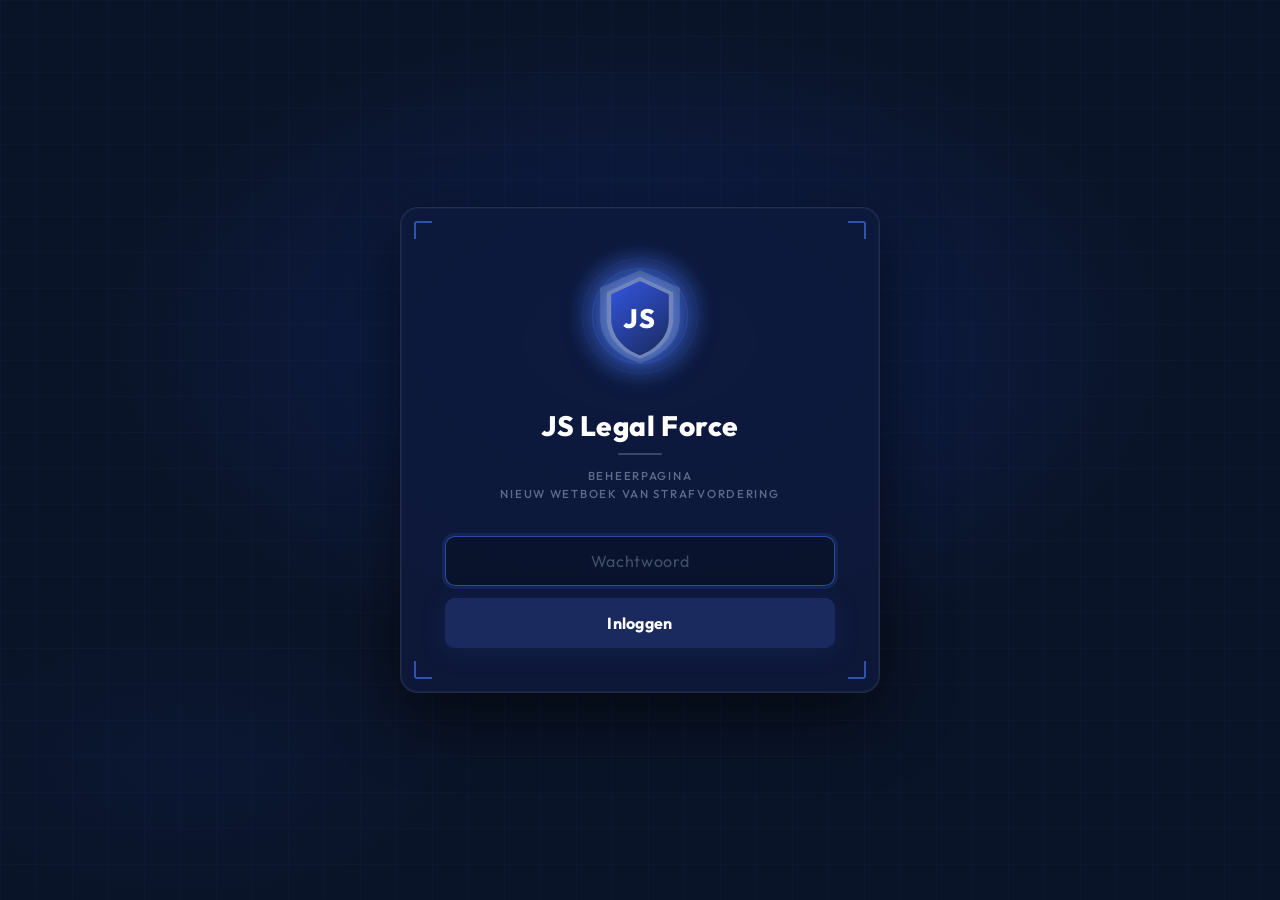
==== beheer.html @ ddf8df17 "Fix: beheer werkt weer + bullets functionaliteit correct (geen syntax fout)" ====
<!DOCTYPE html>
<html lang="nl">
<head>
<meta charset="UTF-8">
<meta name="viewport" content="width=device-width, initial-scale=1.0">
<title>Beheerpagina – JS Legal Force</title>
<link rel="preconnect" href="https://fonts.googleapis.com">
<link href="https://fonts.googleapis.com/css2?family=Outfit:wght@400;500;600;700;800&display=swap" rel="stylesheet">
<style>

/* ══════════════════════════════════
   DESIGN TOKENS — exact van GitHub
══════════════════════════════════ */
:root {
  /* Kleuren */
  --blauw:        rgb(26, 42, 94);
  --blauw-mid:    rgb(36, 53, 128);
  --blauw-licht:  rgb(45, 64, 153);
  --zilver:       rgb(138, 154, 181);
  --achtergrond:  rgb(242, 244, 248);
  --grijs-mid:    rgb(221, 226, 239);
  --wit:          #ffffff;
  --tekst:        rgb(26, 42, 94);
  --tekst-mid:    rgb(74, 85, 120);
  --groen:        rgb(26, 122, 74);
  --groen-licht:  rgb(230, 244, 237);
  --rood:         rgb(181, 42, 42);
  --rood-licht:   rgb(250, 234, 234);
  --oranje:       rgb(230, 150, 10);
  --shadow:       0 4px 24px rgba(26,42,94,0.10);
  --radius:       12px;

  /* Login donker thema */
  --d-bg:         #0a1428;
  --d-card:       rgba(14, 26, 60, 0.88);
  --d-border:     rgba(255,255,255,0.09);
  --d-bracket:    rgba(74,123,255,0.6);
  --d-wit:        #ffffff;
  --d-muted:      rgba(138,154,181,0.65);
}

*, *::before, *::after { box-sizing: border-box; margin: 0; padding: 0; }
html { font-size: 16px; scroll-behavior: smooth; }

body {
  font-family: 'Outfit', sans-serif;
  background: var(--achtergrond);
  color: var(--tekst);
  min-height: 100vh;
}

/* ══════════════════════════════════
   LOGIN SCHERM
══════════════════════════════════ */
#login {
  min-height: 100vh;
  display: flex;
  align-items: center;
  justify-content: center;
  padding: 24px;
  background-color: var(--d-bg);
  background-image:
    linear-gradient(rgba(74,123,255,0.04) 1px, transparent 1px),
    linear-gradient(90deg, rgba(74,123,255,0.04) 1px, transparent 1px);
  background-size: 36px 36px;
  position: relative;
}
#login::before {
  content: '';
  position: absolute; inset: 0; pointer-events: none;
  background:
    radial-gradient(ellipse 65% 55% at 50% 38%, rgba(26,63,200,0.25) 0%, transparent 65%),
    radial-gradient(ellipse 40% 30% at 15% 85%, rgba(20,40,140,0.10) 0%, transparent 55%);
}

/* Glasmorphism kaart */
.login-kaart {
  position: relative; z-index: 1;
  background: var(--d-card);
  border: 1px solid var(--d-border);
  border-radius: 18px;
  padding: 48px 44px 44px;
  width: 100%; max-width: 480px;
  text-align: center;
  backdrop-filter: blur(24px);
  box-shadow: 0 0 0 1px rgba(255,255,255,0.04) inset, 0 24px 64px rgba(0,0,0,0.55);
}

/* Corner brackets */
.login-kaart::before, .login-kaart::after,
.login-kaart .hoek-ro, .login-kaart .hoek-lo {
  content: '';
  position: absolute;
  width: 18px; height: 18px;
  border-color: var(--d-bracket);
  border-style: solid;
}
.login-kaart::before { top: 13px; left: 13px;  border-width: 2px 0 0 2px; border-radius: 3px 0 0 0; }
.login-kaart::after  { top: 13px; right: 13px; border-width: 2px 2px 0 0; border-radius: 0 3px 0 0; }
.login-kaart .hoek-ro { bottom: 13px; right: 13px; border-width: 0 2px 2px 0; border-radius: 0 0 3px 0; }
.login-kaart .hoek-lo { bottom: 13px; left: 13px;  border-width: 0 0 2px 2px; border-radius: 0 0 0 3px; }

/* Schild */
.schild-wrap {
  position: relative;
  width: 120px; height: 120px;
  margin: 0 auto 32px;
  display: flex; align-items: center; justify-content: center;
}
.schild-gloed {
  position: absolute;
  width: 170px; height: 170px;
  top: 50%; left: 50%;
  transform: translate(-50%, -50%);
  background: radial-gradient(circle, rgba(74,123,255,0.45) 0%, transparent 60%);
  border-radius: 50%;
  animation: gloeien 3s ease-in-out infinite;
  pointer-events: none;
}
.schild-ring1 {
  position: absolute;
  width: 96px; height: 96px;
  border: 1px solid rgba(74,123,255,0.22);
  border-radius: 50%;
  top: 50%; left: 50%; transform: translate(-50%,-50%);
}
.schild-ring2 {
  position: absolute;
  width: 116px; height: 116px;
  border: 1px solid rgba(74,123,255,0.10);
  border-radius: 50%;
  top: 50%; left: 50%; transform: translate(-50%,-50%);
}
.schild-svg {
  position: relative; z-index: 2;
  filter: drop-shadow(0 0 18px rgba(74,123,255,0.85)) drop-shadow(0 0 5px rgba(74,123,255,0.5));
}

@keyframes gloeien {
  0%, 100% { opacity: 0.5; transform: translate(-50%,-50%) scale(1); }
  50%       { opacity: 1;   transform: translate(-50%,-50%) scale(1.1); }
}

.login-merk {
  font-size: 1.75rem; font-weight: 800;
  color: var(--d-wit); letter-spacing: 0.02em;
  margin-bottom: 6px;
}
.login-streep {
  width: 44px; height: 1.5px;
  background: rgba(138,154,181,0.35);
  margin: 10px auto 12px; border-radius: 2px;
}
.login-sub {
  font-size: 0.72rem; color: var(--d-muted);
  text-transform: uppercase; letter-spacing: 0.15em;
  font-weight: 500; margin-bottom: 32px;
  line-height: 1.6;
}
.login-fout {
  background: rgba(181,42,42,0.12);
  border-left: 3px solid rgba(181,42,42,0.55);
  color: #f4a0a0; font-size: 0.82rem; font-weight: 500;
  padding: 9px 13px; border-radius: 6px;
  margin-bottom: 12px; text-align: left; display: none;
}
.ww-input {
  width: 100%; padding: 14px 18px;
  border: 1px solid rgba(255,255,255,0.13);
  border-radius: 10px;
  font-family: 'Outfit', sans-serif; font-size: 1rem;
  color: var(--d-wit); background: rgba(0,0,0,0.22);
  text-align: center; outline: none; margin-bottom: 12px;
  transition: border-color 0.2s, box-shadow 0.2s;
  letter-spacing: 0.04em;
}
.ww-input:focus {
  border-color: rgba(74,123,255,0.55);
  box-shadow: 0 0 0 3px rgba(74,123,255,0.13);
}
.ww-input::placeholder { color: rgba(138,154,181,0.45); }
.knop-login {
  display: flex; align-items: center; justify-content: center;
  width: 100%; padding: 15px;
  background: rgb(26, 42, 94);
  border: none; border-radius: 10px;
  color: var(--d-wit);
  font-family: 'Outfit', sans-serif;
  font-size: 1rem; font-weight: 700;
  cursor: pointer;
  transition: background 0.2s, transform 0.1s, box-shadow 0.2s;
  box-shadow: 0 4px 20px rgba(26,42,94,0.5);
  letter-spacing: 0.02em;
}
.knop-login:hover { background: rgb(36, 53, 128); box-shadow: 0 6px 28px rgba(26,42,94,0.65); }
.knop-login:active { transform: scale(0.98); }

/* ══════════════════════════════════
   HOOFD APP
══════════════════════════════════ */
#app { display: none; flex-direction: column; min-height: 100vh; }
#app.aan { display: flex; }

/* Header — exact als GitHub */
.app-header { background: var(--blauw); position: relative; }
.header-centrum { position: absolute; left: 50%; transform: translateX(-50%); text-align: center; pointer-events: none; }
.header-centrum-titel { font-size: 0.78rem; font-weight: 700; color: #ffffff; text-transform: uppercase; letter-spacing: 0.12em; }
.header-balk {
  display: flex; align-items: center; justify-content: space-between;
  padding: 13px 28px;
}
.header-logo { display: flex; align-items: center; gap: 12px; }
.header-logo-naam { font-weight: 700; font-size: 1.3rem; letter-spacing: 0.04em; color: var(--wit); }
.header-midden { font-size: 0.72rem; color: rgba(255,255,255,0.5); text-transform: uppercase; letter-spacing: 0.1em; font-weight: 500; }
.header-rechts { display: flex; align-items: center; gap: 10px; }
.badge-beheer {
  background: rgba(138,154,181,0.18); color: var(--zilver);
  font-size: 0.7rem; font-weight: 700; letter-spacing: 0.1em;
  text-transform: uppercase; padding: 5px 12px; border-radius: 4px;
  border: 1px solid rgba(138,154,181,0.28);
}
.knop-uitlog {
  background: transparent; color: rgba(255,255,255,0.5);
  border: 1px solid rgba(255,255,255,0.15); border-radius: 6px;
  font-family: 'Outfit', sans-serif; font-size: 0.8rem;
  padding: 6px 13px; cursor: pointer; transition: all 0.2s;
}
.knop-uitlog:hover { color: var(--wit); border-color: rgba(255,255,255,0.35); }
.header-lijn { height: 3px; background: linear-gradient(90deg, transparent, var(--zilver), transparent); opacity: 0.4; }
.header-subtitels { text-align: center; padding: 10px 24px 14px; display: flex; flex-direction: column; align-items: center; gap: 4px; }
.header-sub1 { font-size: 0.78rem; color: #ffffff; letter-spacing: 0.12em; text-transform: uppercase; font-weight: 700; }

.header-sub { display: none; }

/* Body layout */
.app-body {
  flex: 1; display: grid;
  grid-template-columns: 270px 1fr;
  gap: 24px;
  max-width: 1280px; margin: 0 auto; width: 100%;
  padding: 28px 24px 60px;
}
@media (max-width: 860px) { .app-body { grid-template-columns: 1fr; } }

/* ── Sidebar ── */
.sidebar { display: flex; flex-direction: column; gap: 10px; }

.kaart {
  background: var(--wit); border-radius: var(--radius);
  box-shadow: var(--shadow); overflow: hidden;
}
.kaart-kop {
  border-top: 4px solid var(--blauw);
  padding: 18px 18px 0;
}
.kaart-lichaam { padding: 14px 18px 18px; }

.sidebar-titel {
  font-size: 0.7rem; font-weight: 700;
  text-transform: uppercase; letter-spacing: 0.13em;
  color: var(--tekst-mid); margin-bottom: 12px;
}

/* Rollen */
.rol-item {
  display: flex; align-items: center; gap: 10px;
  padding: 9px 11px; border-radius: 8px;
  cursor: pointer; border: 2px solid transparent;
  transition: background 0.15s, border-color 0.15s;
  margin-bottom: 2px;
}
.rol-item:hover { background: var(--achtergrond); }
.rol-item.actief { background: #eef1f9; border-color: var(--blauw-licht); }
.rol-bol { width: 8px; height: 8px; border-radius: 50%; flex-shrink: 0; }
.rol-naam { font-size: 0.86rem; font-weight: 600; color: var(--tekst); flex: 1; line-height: 1.3; }
.rol-item.actief .rol-naam { color: var(--blauw); }
.rol-n {
  font-size: 0.72rem; font-weight: 700;
  color: var(--tekst-mid); background: var(--achtergrond);
  padding: 2px 8px; border-radius: 10px;
  min-width: 24px; text-align: center;
}

/* Toevoegen knop in sidebar */
.knop-plus {
  display: flex; align-items: center; justify-content: center; gap: 7px;
  width: 100%; padding: 11px;
  background: var(--achtergrond); border: 2px dashed var(--grijs-mid);
  border-radius: 8px; color: var(--blauw);
  font-family: 'Outfit', sans-serif; font-size: 0.88rem; font-weight: 700;
  cursor: pointer; transition: all 0.2s; margin-top: 10px;
}
.knop-plus:hover { background: #eef1f9; border-color: var(--blauw-licht); }

/* Publiceer kaart */
.pub-kaart {
  background: var(--wit); border-radius: var(--radius);
  box-shadow: var(--shadow);
  border-top: 4px solid var(--oranje);
  padding: 18px;
}
.pub-titel {
  font-size: 0.7rem; font-weight: 700;
  text-transform: uppercase; letter-spacing: 0.13em;
  color: #7a5000; margin-bottom: 7px;
}
.pub-sub { font-size: 0.82rem; color: var(--tekst-mid); margin-bottom: 14px; line-height: 1.55; }
.knop-pub {
  display: flex; align-items: center; justify-content: center; gap: 7px;
  width: 100%; padding: 12px;
  background: var(--blauw); border: none; border-radius: 8px;
  color: var(--wit); font-family: 'Outfit', sans-serif;
  font-size: 0.9rem; font-weight: 700;
  cursor: pointer; transition: background 0.2s; letter-spacing: 0.01em;
}
.knop-pub:hover { background: var(--blauw-mid); }

/* ── Hoofdinhoud ── */
.inhoud { display: flex; flex-direction: column; gap: 14px; }

/* Rol header */
.rol-header {
  background: var(--wit); border-radius: var(--radius);
  box-shadow: var(--shadow); border-top: 4px solid var(--blauw);
  padding: 20px 26px;
  display: flex; align-items: center; gap: 14px;
}
.rol-h-bol { width: 13px; height: 13px; border-radius: 50%; flex-shrink: 0; }
.rol-h-naam { font-weight: 800; font-size: 1.25rem; color: var(--blauw); }
.rol-h-sub { font-size: 0.82rem; color: var(--tekst-mid); margin-top: 1px; }

/* Bevoegdheid blok */
.bev {
  background: var(--wit); border-radius: var(--radius);
  box-shadow: var(--shadow); overflow: hidden;
  border-top: 4px solid var(--blauw);
  transition: box-shadow 0.2s, border-top-color 0.2s;
}
.bev:hover { box-shadow: 0 6px 30px rgba(26,42,94,0.15); }
.bev.open { border-top-color: var(--blauw-licht); }

.bev-kop {
  display: flex; align-items: center; gap: 12px;
  padding: 15px 22px; cursor: pointer;
  user-select: none;
}
.bev-nr {
  width: 28px; height: 28px; border-radius: 50%;
  background: var(--blauw); color: var(--wit);
  display: flex; align-items: center; justify-content: center;
  font-size: 0.82rem; font-weight: 800; flex-shrink: 0;
}
.bev-naam { font-size: 0.95rem; font-weight: 700; color: var(--tekst); flex: 1; }
.bev-art {
  font-size: 0.72rem; font-weight: 700;
  background: var(--achtergrond); color: var(--blauw);
  padding: 3px 9px; border-radius: 4px;
  border: 1px solid var(--grijs-mid); white-space: nowrap;
}
.bev-del {
  width: 30px; height: 30px; border-radius: 7px;
  background: var(--rood-licht); border: 1px solid rgba(181,42,42,0.2);
  color: var(--rood); cursor: pointer;
  display: flex; align-items: center; justify-content: center;
  transition: background 0.15s; flex-shrink: 0;
}
.bev-del:hover { background: #f5c4c4; }
.bev-chev { color: var(--zilver); flex-shrink: 0; transition: transform 0.2s; }
.bev.open .bev-chev { transform: rotate(180deg); color: var(--blauw); }

/* Formulier */
.bev-form {
  display: none;
  border-top: 2px solid var(--grijs-mid);
  padding: 24px 22px;
}
.bev.open .bev-form { display: block; }

/* Veld */
.veld { margin-bottom: 20px; }
.veld:last-of-type { margin-bottom: 0; }

.veld-top {
  display: flex; align-items: center; gap: 8px;
  margin-bottom: 7px;
}
.veld-nr {
  width: 22px; height: 22px; border-radius: 50%;
  background: var(--blauw); color: var(--wit);
  display: flex; align-items: center; justify-content: center;
  font-size: 0.7rem; font-weight: 800; flex-shrink: 0;
}
.veld-naam { font-size: 0.84rem; font-weight: 700; color: var(--blauw); flex: 1; }
.veld-hint { font-size: 0.74rem; color: var(--tekst-mid); font-weight: 400; }

/* Nieuw = lichter blauw accent */
.veld.nieuw .veld-naam { color: var(--blauw-licht); }
.veld.nieuw .veld-nr { background: var(--blauw-licht); }
/* Oud = zilver accent */
.veld.oud .veld-naam { color: var(--zilver); }
.veld.oud .veld-nr { background: var(--zilver); }

.veld input, .veld textarea {
  width: 100%; padding: 11px 14px;
  border: 2px solid var(--grijs-mid); border-radius: 8px;
  font-family: 'Outfit', sans-serif; font-size: 0.92rem;
  color: var(--tekst); background: var(--wit); outline: none;
  transition: border-color 0.2s, background 0.2s;
}
.veld input:focus, .veld textarea:focus {
  border-color: var(--blauw-licht); background: #f8f9ff;
}
.veld input::placeholder, .veld textarea::placeholder { color: var(--zilver); }
.veld textarea { resize: vertical; line-height: 1.7; }
.veld textarea.groot { min-height: 120px; }
.veld textarea.klein { min-height: 72px; }
.veld input.smal { max-width: 200px; }

.oud-sectie-header{display:flex;align-items:center;justify-content:space-between;padding:14px 0 10px;margin-top:6px;border-top:2px solid var(--grijs-mid);}
.oud-sectie-titel{display:flex;align-items:center;gap:8px;font-size:0.8rem;font-weight:700;color:var(--zilver);text-transform:uppercase;letter-spacing:0.1em;}
.oud-sectie-nr{background:var(--zilver);color:var(--wit);font-size:0.65rem;font-weight:800;padding:2px 7px;border-radius:4px;}
.knop-nvt{padding:7px 14px;border-radius:8px;cursor:pointer;font-family:'Outfit',sans-serif;font-size:0.8rem;font-weight:700;border:2px solid var(--grijs-mid);background:var(--achtergrond);color:var(--tekst-mid);transition:all 0.2s;}
.knop-nvt:hover{border-color:var(--zilver);}
.knop-nvt.actief{background:var(--groen-licht);border-color:var(--groen);color:var(--groen);}
.veld-sectie-oud{display:flex;flex-direction:column;}
.mvt-sectie-header{display:flex;align-items:center;justify-content:space-between;padding:14px 0 10px;margin-top:6px;border-top:2px solid var(--grijs-mid);}
.veld-sectie-mvt{display:flex;flex-direction:column;}

/* Uitvouw textarea */
.textarea-wrap { position: relative; }
.textarea-uitvouw {
  position: absolute; right: 0; top: 0;
  width: 28px; height: 28px;
  background: var(--blauw); color: var(--wit);
  border: none; border-radius: 0 8px 0 8px;
  cursor: pointer; display: flex; align-items: center; justify-content: center;
  font-size: 14px; transition: background 0.2s; z-index: 2;
  line-height: 1;
}
.textarea-uitvouw:hover { background: var(--blauw-mid); }
.textarea-wrap textarea { transition: min-height 0.25s ease; }
.textarea-wrap.groot textarea { min-height: 320px !important; }

/* Formulier footer */
.form-footer {
  display: flex; align-items: center; gap: 12px;
  margin-top: 22px; padding-top: 18px;
  border-top: 2px solid var(--grijs-mid);
}
.knop-opslaan {
  padding: 11px 26px;
  background: var(--blauw); color: var(--wit);
  border: none; border-radius: 8px;
  font-family: 'Outfit', sans-serif;
  font-size: 0.92rem; font-weight: 700;
  cursor: pointer; transition: background 0.2s, transform 0.1s;
}
.knop-opslaan:hover { background: var(--blauw-mid); }
.knop-opslaan:active { transform: scale(0.98); }
.opslaan-ok {
  display: none; align-items: center; gap: 6px;
  font-size: 0.82rem; font-weight: 600; color: var(--groen);
  background: var(--groen-licht); border-left: 3px solid var(--groen);
  padding: 7px 13px; border-radius: 6px;
}

/* Leeg */
.leeg {
  background: var(--wit); border-radius: var(--radius);
  box-shadow: var(--shadow); border-top: 4px solid var(--grijs-mid);
  padding: 60px 24px; text-align: center;
}
.leeg strong { display: block; font-size: 1.1rem; font-weight: 800; color: var(--blauw); margin-bottom: 7px; }
.leeg p { font-size: 0.88rem; color: var(--tekst-mid); margin-bottom: 20px; }
.knop-eerste {
  display: inline-flex; align-items: center; gap: 7px;
  padding: 12px 24px; background: var(--blauw); color: var(--wit);
  border: none; border-radius: 8px;
  font-family: 'Outfit', sans-serif; font-size: 0.92rem; font-weight: 700;
  cursor: pointer; transition: background 0.2s;
}
.knop-eerste:hover { background: var(--blauw-mid); }

/* Toast */
.toast {
  position: fixed; bottom: 24px; right: 24px; z-index: 9999;
  background: var(--blauw); color: var(--wit);
  border-radius: 10px; padding: 13px 20px;
  font-size: 0.88rem; font-weight: 600;
  display: none; align-items: center; gap: 10px;
  box-shadow: 0 8px 32px rgba(26,42,94,0.3);
  animation: fadeUp 0.22s ease;
}
.toast.aan { display: flex; }
.toast-bol { width: 7px; height: 7px; border-radius: 50%; flex-shrink: 0; }
.toast-bol.groen { background: #4dbd8a; }
.toast-bol.rood  { background: #e87777; }

@keyframes fadeUp { from { opacity: 0; transform: translateY(10px); } to { opacity: 1; transform: translateY(0); } }

/* Footer */
.app-footer {
  text-align: center; padding: 16px;
  font-size: 0.74rem; color: var(--tekst-mid); opacity: 0.55;
  border-top: 1px solid var(--grijs-mid);
}

/* Scrollbar */
::-webkit-scrollbar { width: 5px; }
::-webkit-scrollbar-track { background: transparent; }
::-webkit-scrollbar-thumb { background: var(--grijs-mid); border-radius: 3px; }

@media (max-width: 560px) {
  .login-kaart { padding: 36px 22px 32px; }
  .app-body { padding: 16px 14px 40px; }
  .bev-kop { padding: 13px 16px; }
  .bev-form { padding: 18px 16px; }
  .header-balk { padding: 12px 16px; }
}
</style>
</head>
<body>

<!-- ══════════════════════════════════
     LOGIN
══════════════════════════════════ -->
<div id="login">
  <div class="login-kaart">
    <div class="hoek-ro"></div>
    <div class="hoek-lo"></div>

    <!-- Schild exact als JS Legal Force -->
    <div class="schild-wrap">
      <div class="schild-gloed"></div>
      <div class="schild-ring1"></div>
      <div class="schild-ring2"></div>
      <svg class="schild-svg" viewBox="0 0 36 42" width="80" height="93" fill="none" xmlns="http://www.w3.org/2000/svg">
        <path d="M18 0L36 8V22C36 32 28 39 18 42C8 39 0 32 0 22V8L18 0Z" fill="#8a9ab5" opacity="0.3"/>
        <path d="M18 3L33 10V22C33 31 26 37.5 18 40C10 37.5 3 31 3 22V10L18 3Z" fill="#8a9ab5" opacity="0.55"/>
        <!-- Blauwe kern -->
        <path d="M18 5L31 11V22C31 30 25 36 18 38.5C11 36 5 30 5 22V11L18 5Z" fill="url(#sg)"/>
        <defs>
          <linearGradient id="sg" x1="5" y1="5" x2="31" y2="38" gradientUnits="userSpaceOnUse">
            <stop offset="0%" stop-color="#3356e0"/>
            <stop offset="100%" stop-color="#1a2a5e"/>
          </linearGradient>
        </defs>
        <text x="18" y="26" text-anchor="middle"
          font-family="Outfit, sans-serif" font-weight="800"
          font-size="12" fill="white" letter-spacing="0.5">JS</text>
      </svg>
    </div>

    <div class="login-merk">JS Legal Force</div>
    <div class="login-streep"></div>
    <div class="login-sub">Beheerpagina<br>Nieuw Wetboek van Strafvordering</div>
    <div class="login-fout" id="login-fout">Wachtwoord onjuist. Probeer opnieuw.</div>
    <input class="ww-input" type="password" id="ww"
      placeholder="Wachtwoord"
      onkeydown="if(event.key==='Enter')login()">
    <button class="knop-login" onclick="login()">Inloggen</button>
  </div>
</div>


<!-- ══════════════════════════════════
     APP
══════════════════════════════════ -->
<div id="app">

  <header class="app-header">
    <div class="header-balk">
      <div class="header-logo">
        <svg viewBox="0 0 36 42" width="30" height="35" fill="none" xmlns="http://www.w3.org/2000/svg">
          <path d="M18 0L36 8V22C36 32 28 39 18 42C8 39 0 32 0 22V8L18 0Z" fill="#8a9ab5" opacity="0.3"/>
          <path d="M18 3L33 10V22C33 31 26 37.5 18 40C10 37.5 3 31 3 22V10L18 3Z" fill="#8a9ab5" opacity="0.5"/>
          <text x="18" y="27" text-anchor="middle" font-family="Outfit, sans-serif" font-weight="800" font-size="14" fill="white">JS</text>
        </svg>
        <span class="header-logo-naam">Legal Force</span>
      </div>
      <div class="header-centrum"><div class="header-centrum-titel">Nieuw Wetboek van Strafvordering</div></div>
      <div class="header-rechts">
        <span class="badge-beheer">Beheerder</span>
        <button class="knop-uitlog" onclick="uitloggen()">Uitloggen</button>
      </div>
    </div>
    <div class="header-lijn"></div>
    
  </header>

  <div class="app-body">

    <!-- SIDEBAR -->
    <div class="sidebar">
      <div class="kaart">
        <div class="kaart-kop">
          <div class="sidebar-titel">Selecteer een rol</div>
        </div>
        <div class="kaart-lichaam">

          <div class="rol-item actief" data-rol="gewoon" onclick="kiesRol(this)">
            <div class="rol-bol" style="background:#2d4099"></div>
            <div class="rol-naam">Gewoon opsporingsambtenaar</div>
            <div class="rol-n" id="n-gewoon">0</div>
          </div>
          <div class="rol-item" data-rol="buitengewoon" onclick="kiesRol(this)">
            <div class="rol-bol" style="background:#4a5578"></div>
            <div class="rol-naam">Buitengewoon opsporingsambtenaar</div>
            <div class="rol-n" id="n-buitengewoon">0</div>
          </div>
          <div class="rol-item" data-rol="hulpofficier" onclick="kiesRol(this)">
            <div class="rol-bol" style="background:#e6960a"></div>
            <div class="rol-naam">Hulpofficier van justitie</div>
            <div class="rol-n" id="n-hulpofficier">0</div>
          </div>
          <div class="rol-item" data-rol="officier" onclick="kiesRol(this)">
            <div class="rol-bol" style="background:#1a7a4a"></div>
            <div class="rol-naam">Officier van justitie</div>
            <div class="rol-n" id="n-officier">0</div>
          </div>
          <div class="rol-item" data-rol="rc" onclick="kiesRol(this)">
            <div class="rol-bol" style="background:#7a4a9a"></div>
            <div class="rol-naam">Rechter-commissaris</div>
            <div class="rol-n" id="n-rc">0</div>
          </div>
          <div class="rol-item" data-rol="advocaat" onclick="kiesRol(this)">
            <div class="rol-bol" style="background:#b52a2a"></div>
            <div class="rol-naam">Advocaat</div>
            <div class="rol-n" id="n-advocaat">0</div>
          </div>
          <div class="rol-item" data-rol="verdachte" onclick="kiesRol(this)">
            <div class="rol-bol" style="background:#8a9ab5"></div>
            <div class="rol-naam">Verdachte</div>
            <div class="rol-n" id="n-verdachte">0</div>
          </div>
          <div class="rol-item" data-rol="getuige" onclick="kiesRol(this)">
            <div class="rol-bol" style="background:#8a9ab5"></div>
            <div class="rol-naam">Getuige</div>
            <div class="rol-n" id="n-getuige">0</div>
          </div>
          <div class="rol-item" data-rol="aangever" onclick="kiesRol(this)">
            <div class="rol-bol" style="background:#8a9ab5"></div>
            <div class="rol-naam">Aangever</div>
            <div class="rol-n" id="n-aangever">0</div>
          </div>

          <button class="knop-plus" onclick="voegToe()">
            <svg width="14" height="14" viewBox="0 0 14 14" fill="none">
              <path d="M7 2v10M2 7h10" stroke="currentColor" stroke-width="1.8" stroke-linecap="round"/>
            </svg>
            Bevoegdheid toevoegen
          </button>
        </div>
      </div>

      <div class="pub-kaart">
        <div class="pub-titel">Publiceren</div>
        <div class="pub-sub">Download data.json en upload naar GitHub. De cursistenpagina laadt de nieuwe inhoud automatisch.</div>
        <button class="knop-pub" onclick="exporteer()">
          <svg width="14" height="14" viewBox="0 0 14 14" fill="none">
            <path d="M7 2v7M4 7l3 3 3-3M2 11h10" stroke="currentColor" stroke-width="1.8" stroke-linecap="round" stroke-linejoin="round"/>
          </svg>
          Download data.json
        </button>
      </div>
    </div>

    <!-- INHOUD -->
    <div class="inhoud" id="inhoud"></div>

  </div>

  <footer class="app-footer">JS Legal Force – Beheerpagina · Wetboek van Strafvordering 2029</footer>
</div>

<div class="toast" id="toast">
  <div class="toast-bol groen" id="toast-bol"></div>
  <span id="toast-tekst"></span>
</div>


<script>
/* ════════ CONFIGURATIE ════════ */
const WW = "56007";

const ROLLEN = {
  gewoon:       { naam: "Gewoon opsporingsambtenaar",        kleur: "#2d4099" },
  buitengewoon: { naam: "Buitengewoon opsporingsambtenaar",  kleur: "#4a5578" },
  hulpofficier: { naam: "Hulpofficier van justitie",         kleur: "#e6960a" },
  officier:     { naam: "Officier van justitie",             kleur: "#1a7a4a" },
  rc:           { naam: "Rechter-commissaris",               kleur: "#7a4a9a" },
  advocaat:     { naam: "Advocaat",                          kleur: "#b52a2a" },
  verdachte:    { naam: "Verdachte",                         kleur: "#8a9ab5" },
  getuige:      { naam: "Getuige",                           kleur: "#8a9ab5" },
  aangever:     { naam: "Aangever",                          kleur: "#8a9ab5" }
};

/* ════════ STATE ════════ */
let actief = "gewoon";
let data = JSON.parse(localStorage.getItem("jslf_data") || "{}");
Object.keys(ROLLEN).forEach(r => { if (!data[r]) data[r] = []; });

/* ════════ LOGIN ════════ */
function login() {
  if (document.getElementById("ww").value === WW) {
    document.getElementById("login").style.display = "none";
    document.getElementById("app").classList.add("aan");
    render(); tellingen();
  } else {
    document.getElementById("login-fout").style.display = "block";
    document.getElementById("ww").value = "";
    document.getElementById("ww").focus();
  }
}

function uitloggen() {
  document.getElementById("login").style.display = "flex";
  document.getElementById("app").classList.remove("aan");
  document.getElementById("ww").value = "";
  document.getElementById("login-fout").style.display = "none";
}

/* ════════ ROL ════════ */
function kiesRol(el) {
  document.querySelectorAll(".rol-item").forEach(r => r.classList.remove("actief"));
  el.classList.add("actief");
  actief = el.dataset.rol;
  render();
}

function tellingen() {
  Object.keys(ROLLEN).forEach(r => {
    const el = document.getElementById("n-" + r);
    if (el) el.textContent = (data[r] || []).length;
  });
}

/* ════════ RENDER ════════ */
function render() {
  const rol = ROLLEN[actief];
  const lijst = data[actief] || [];

  let html = `
    <div class="rol-header">
      <div class="rol-h-bol" style="background:${rol.kleur}"></div>
      <div>
        <div class="rol-h-naam">${rol.naam}</div>
        <div class="rol-h-sub">${lijst.length} bevoegdheid${lijst.length !== 1 ? "en" : ""} ingevoerd</div>
      </div>
    </div>`;

  if (!lijst.length) {
    html += `
      <div class="leeg">
        <strong>Nog geen bevoegdheden</strong>
        <p>Voeg de eerste bevoegdheid toe voor de ${rol.naam.toLowerCase()}.</p>
        <button class="knop-eerste" onclick="voegToe()">
          <svg width="14" height="14" viewBox="0 0 14 14" fill="none">
            <path d="M7 2v10M2 7h10" stroke="currentColor" stroke-width="1.8" stroke-linecap="round"/>
          </svg>
          Eerste bevoegdheid toevoegen
        </button>
      </div>`;
  } else {
    lijst.forEach((b, i) => { html += blokHTML(b, i); });
    html += `
      <button class="knop-plus" onclick="voegToe()" style="margin-top:4px">
        <svg width="14" height="14" viewBox="0 0 14 14" fill="none">
          <path d="M7 2v10M2 7h10" stroke="currentColor" stroke-width="1.8" stroke-linecap="round"/>
        </svg>
        Nog een bevoegdheid toevoegen
      </button>`;
  }

  document.getElementById("inhoud").innerHTML = html;
}

/* ════════ BLOK HTML ════════ */
function blokHTML(b, i) {
  const naam = b.naam || "Nieuwe bevoegdheid";
  const art  = b.artikel || "";
  const open = b._open ? "open" : "";

  return `
<div class="bev ${open}" id="bev-${i}">
  <div class="bev-kop" onclick="toggleBev(${i})">
    <div class="bev-nr">${i + 1}</div>
    <div class="bev-naam">${e(naam)}</div>
    ${art ? `<div class="bev-art">${e(art)}</div>` : ""}
    <button class="bev-del" onclick="verwijder(event,${i})" title="Verwijderen">
      <svg width="12" height="12" viewBox="0 0 12 12" fill="none">
        <path d="M2 2l8 8M10 2l-8 8" stroke="currentColor" stroke-width="1.6" stroke-linecap="round"/>
      </svg>
    </button>
    <svg class="bev-chev" width="16" height="16" viewBox="0 0 16 16" fill="none">
      <path d="M4 6l4 4 4-4" stroke="currentColor" stroke-width="1.6" stroke-linecap="round" stroke-linejoin="round"/>
    </svg>
  </div>

  <div class="bev-form">

    <div class="veld">
      <div class="veld-top">
        <div class="veld-nr">1</div>
        <div class="veld-naam">Naam van de bevoegdheid</div>
      </div>
      <input type="text" placeholder="bijv. Staande houden"
        value="${e(b.naam || "")}"
        oninput="upd(${i},'naam',this.value)">
    </div>

    <div class="veld">
      <div class="veld-top">
        <div class="veld-nr">2</div>
        <div class="veld-naam">Artikelnummer nieuw WvSv</div>
        <span class="veld-hint">bijv. Art. 2.5.3</span>
      </div>
      <input type="text" class="smal" placeholder="Art. 2.5.3"
        value="${e(b.artikel || "")}"
        oninput="upd(${i},'artikel',this.value)">
    </div>

    <div class="veld nieuw">
      <div class="veld-top">
        <div class="veld-nr">3</div>
        <div class="veld-naam">Wettekst nieuw WvSv</div>
        <span class="veld-hint">Elk lid op een nieuwe regel (1. tekst Enter 2. tekst)</span>
      </div>
      <div class="textarea-wrap" id="wrap-nieuw-${i}">
        <textarea class="groot"
        placeholder="Plak hier de exacte tekst van het nieuwe artikel…"
        oninput="upd(${i},'nieuw',this.value)">${e(b.nieuw || "")}</textarea>
        <button type="button" class="textarea-uitvouw" onclick="toggleGroot('nieuw',${i})" title="Vergroot/verklein">⤢</button>
      </div>
    </div>

    <div class="mvt-sectie-header">
          <div class="oud-sectie-titel">
            <div class="oud-sectie-nr" style="background:#b07000">SAM</div>
            SAMENHANGENDE ARTIKELEN
          </div>
          <button class="knop-nvt ${b.samNvt ? 'actief' : ''}" onclick="toggleSamNvt(event,${i})">
            ${b.samNvt ? '✓ N.v.t.' : 'N.v.t. — niet van toepassing'}
          </button>
        </div>
        <div id="sam-sectie-${i}" style="${b.samNvt ? 'display:none' : ''}">
          <div class="veld">
            <div class="veld-top">
              <div class="veld-nr" style="background:#b07000">4</div>
              <div class="veld-naam" style="color:#b07000">Samenhangende artikelen</div>
              <span class="veld-hint">Voeg elk artikel apart in</span>
            </div>
            <div id="sam-lijst-${i}">
              ${(b.samArtikelen && b.samArtikelen.length ? b.samArtikelen : [{naam:'',artikel:'',wettekst:''}]).map((a, ai) => `
              <div class="sam-rij" style="display:flex;flex-direction:column;gap:6px;margin-bottom:12px;padding:10px 12px;background:var(--achtergrond);border-radius:8px;border:1px solid var(--grijs-mid);">
                <div style="display:flex;gap:8px;align-items:center;">
                  <span style="font-size:0.72rem;font-weight:700;color:#b07000;text-transform:uppercase;letter-spacing:0.08em;min-width:80px;">Naam</span>
                  <input type="text" style="flex:1;padding:7px 10px;border:2px solid var(--grijs-mid);border-radius:8px;font-family:'Outfit',sans-serif;font-size:0.88rem;color:var(--tekst);outline:none;" placeholder="bijv. Identiteitsvaststelling" value="${e(a.naam||a)}" oninput="updSam(${i},${ai},'naam',this.value)">
                </div>
                <div style="display:flex;gap:8px;align-items:center;">
                  <span style="font-size:0.72rem;font-weight:700;color:#b07000;text-transform:uppercase;letter-spacing:0.08em;min-width:80px;">Artikel</span>
                  <input type="text" style="flex:1;padding:7px 10px;border:2px solid var(--grijs-mid);border-radius:8px;font-family:'Outfit',sans-serif;font-size:0.88rem;color:var(--tekst);outline:none;" placeholder="bijv. Art. 1.4.8" value="${e(typeof a==='object'?a.artikel||'':'')}" oninput="updSam(${i},${ai},'artikel',this.value)">
                  <button type="button" onclick="verwijderSam(event,${i},${ai})" style="width:32px;height:32px;border-radius:8px;border:1px solid rgba(181,42,42,0.25);background:rgba(181,42,42,0.08);color:var(--rood);font-size:18px;cursor:pointer;display:flex;align-items:center;justify-content:center;flex-shrink:0;">&times;</button>
                </div>
                <div style="display:flex;gap:8px;align-items:flex-start;margin-top:4px;">
                  <span style="font-size:0.72rem;font-weight:700;color:#b07000;text-transform:uppercase;letter-spacing:0.08em;min-width:80px;padding-top:8px;">Wettekst</span>
                  <textarea style="flex:1;padding:7px 10px;border:2px solid var(--grijs-mid);border-radius:8px;font-family:'Outfit',sans-serif;font-size:0.88rem;color:var(--tekst);outline:none;resize:vertical;min-height:72px;line-height:1.6;" placeholder="Volledige wettekst van dit artikel..." oninput="updSam(${i},${ai},'wettekst',this.value)">${typeof a==='object' && a.wettekst ? e(a.wettekst) : ''}</textarea>
                </div>
              </div>`).join('')
              }
            </div>
            <button type="button" onclick="voegSamToe(event,${i})" style="display:flex;align-items:center;gap:6px;width:100%;padding:9px 14px;background:var(--achtergrond);border:2px dashed var(--grijs-mid);border-radius:8px;color:var(--blauw);font-family:'Outfit',sans-serif;font-size:0.85rem;font-weight:600;cursor:pointer;justify-content:center;">
              <span style="font-size:16px;">+</span> Artikel toevoegen
            </button>
          </div>
        </div>
        <div class="mvt-sectie-header">
          <div class="oud-sectie-titel">
            <div class="oud-sectie-nr" style="background:#1a7a4a">WIN</div>
            WAT IS NIEUW
          </div>
          <button class="knop-nvt ${b.winNvt ? 'actief' : ''}" onclick="toggleWinNvt(event,${i})">
            ${b.winNvt ? '✓ N.v.t.' : 'N.v.t. — niet van toepassing'}
          </button>
        </div>
        " + renderWinSectie(b, i) + "
        <div class="veld">
      <div class="veld-top">
        <div class="veld-nr">5</div>
        <div class="veld-naam">Korte uitleg</div>
        <span class="veld-hint">Max. 2 zinnen – voor op straat</span>
      </div>
      <div class="textarea-wrap" id="wrap-kort-${i}">
        <textarea class="groot"
        placeholder="Schrijf elke zin op een nieuwe regel voor nette weergave.&#10;&#10;Bijv:&#10;Je mag de verdachte staande houden om zijn identiteit te controleren.&#10;Vraag altijd om een geldig identiteitsbewijs."
        oninput="upd(${i},'kort',this.value)">${e(b.kort || "")}</textarea>
        <button type="button" class="textarea-uitvouw" onclick="toggleGroot('kort',${i})" title="Vergroot/verklein">⤢</button>
      </div>
    </div>

    <div class="mvt-sectie-header">
      <div class="oud-sectie-titel">
        <div class="oud-sectie-nr" style="background:#7a4a9a">MvT</div>
        Memorie van Toelichting
      </div>
      <button class="knop-nvt ${b.mvtNvt ? 'actief' : ''}" onclick="toggleMvtNvt(event,${i})">
        ${b.mvtNvt ? '✓ N.v.t.' : 'N.v.t. — niet relevant'}
      </button>
    </div>

    <div class="veld-sectie-mvt" id="mvt-sectie-${i}" style="${b.mvtNvt ? 'display:none' : ''}">
      <div class="veld">
        <div class="veld-top">
          <div class="veld-nr" style="background:#7a4a9a">6</div>
          <div class="veld-naam" style="color:#7a4a9a">Memorie van Toelichting</div>
          <span class="veld-hint">Toelichting bij het artikel — klikbaar op cursistenpagina</span>
        </div>
        <div class="textarea-wrap" id="wrap-mvt-${i}">
          <textarea class="groot"
            placeholder="Plak hier de relevante passage uit de Memorie van Toelichting…"
            oninput="upd(${i},'mvt',this.value)">${e(b.mvt || "")}</textarea>
          <button type="button" class="textarea-uitvouw" onclick="toggleGroot('mvt',${i})" title="Vergroot invoerveld">⤢</button>
        </div>
      </div>
    </div>
    <div class="oud-sectie-header">
      <div class="oud-sectie-titel">
        <div class="oud-sectie-nr">OUD</div>
        Oud Wetboek van Strafvordering
      </div>
      <button class="knop-nvt ${b.oudNvt ? 'actief' : ''}" onclick="toggleNvt(event,${i})">
        ${b.oudNvt ? '✓ N.v.t.' : 'N.v.t. — geen oud artikel'}
      </button>
    </div>

    <div class="veld-sectie-oud" id="oud-sectie-${i}" style="${b.oudNvt ? 'display:none' : ''}">
      <div class="veld">
        <div class="veld-top">
          <div class="veld-nr" style="background:var(--zilver)">7</div>
          <div class="veld-naam" style="color:var(--zilver)">Naam bevoegdheid oud WvSv</div>
          <span class="veld-hint">Naam zoals in het oude wetboek</span>
        </div>
        <input type="text" placeholder="bijv. Staande houden"
          value="${e(b.oudNaam || '')}"
          oninput="upd(${i},'oudNaam',this.value)">
      </div>
      <div class="veld">
        <div class="veld-top">
          <div class="veld-nr" style="background:var(--zilver)">8</div>
          <div class="veld-naam" style="color:var(--zilver)">Artikelnummer oud WvSv</div>
          <span class="veld-hint">bijv. Art. 52</span>
        </div>
        <input type="text" class="smal" placeholder="Art. 52"
          value="${e(b.oudArtikel || '')}"
          oninput="upd(${i},'oudArtikel',this.value)">
      </div>
      <div class="veld">
        <div class="veld-top">
          <div class="veld-nr" style="background:var(--zilver)">9</div>
          <div class="veld-naam" style="color:var(--zilver)">Wettekst oud WvSv</div>
          <span class="veld-hint">Klikbaar open op cursistenpagina</span>
        </div>
        <div class="textarea-wrap" id="wrap-oud-${i}">
        <textarea class="groot"
          placeholder="Volledige tekst van het oude artikel…"
          oninput="upd(${i},'oud',this.value)">${e(b.oud || '')}</textarea>
        <button type="button" class="textarea-uitvouw" onclick="toggleGroot('oud',${i})" title="Vergroot/verklein">⤢</button>
      </div>
      </div>
    </div>


    <div class="form-footer">
      <button class="knop-opslaan" onclick="slaOp(${i})">Opslaan</button>
      <div class="opslaan-ok" id="ok-${i}">
        <svg width="14" height="14" viewBox="0 0 14 14" fill="none">
          <path d="M2 7l4 4 6-6" stroke="currentColor" stroke-width="1.8" stroke-linecap="round" stroke-linejoin="round"/>
        </svg>
        Opgeslagen
      </div>
    </div>
  </div>
</div>`;
}

/* ════════ ACTIES ════════ */
function toggleBev(i) {
  data[actief][i]._open = !data[actief][i]._open;
  render();
}

function upd(i, veld, waarde) {
  data[actief][i][veld] = waarde;
  const bev = document.getElementById("bev-" + i);
  if (!bev) return;
  if (veld === "naam") {
    const n = bev.querySelector(".bev-naam");
    if (n) n.textContent = waarde || "Nieuwe bevoegdheid";
  }
  if (veld === "artikel") {
    let a = bev.querySelector(".bev-art");
    if (waarde && !a) {
      const kop = bev.querySelector(".bev-kop");
      const del = kop.querySelector(".bev-del");
      const s = document.createElement("div");
      s.className = "bev-art";
      s.textContent = waarde;
      kop.insertBefore(s, del);
    } else if (a) {
      a.textContent = waarde;
    }
  }
}

function slaOp(i) {
  opslaan();
  const ok = document.getElementById("ok-" + i);
  if (ok) {
    ok.textContent = '⏳ Publiceren...';
    ok.style.display = "flex";
    ok.style.background = "#fff3cd";
    ok.style.borderLeftColor = "#e6960a";
    ok.style.color = "#7a5000";
  }
  tellingen();
  publiceerNaarGitHub().then(succes => {
    if (ok) {
      if (succes) {
        ok.textContent = '✓ Direct zichtbaar op cursistenpagina';
        ok.style.background = "#e6f4ed";
        ok.style.borderLeftColor = "#1a7a4a";
        ok.style.color = "#1a7a4a";
      } else {
        ok.textContent = '⚠ Opgeslagen maar publiceren mislukt';
        ok.style.background = "#faeaea";
        ok.style.borderLeftColor = "#b52a2a";
        ok.style.color = "#b52a2a";
      }
      setTimeout(() => { ok.style.display = "none"; ok.removeAttribute("style"); }, 4000);
    }
  });
}

function toggleGroot(veld, i) {
  const wrap = document.getElementById('wrap-' + veld + '-' + i);
  if (!wrap) return;
  wrap.classList.toggle('groot');
  const btn = wrap.querySelector('.textarea-uitvouw');
  btn.textContent = wrap.classList.contains('groot') ? '⤡' : '⤢';
  btn.title = wrap.classList.contains('groot') ? 'Verkleinen' : 'Vergroot invoerveld';
  if (wrap.classList.contains('groot')) {
    wrap.querySelector('textarea').focus();
  }
}

function toggleSamNvt(event, i) {
    event.stopPropagation();
    data[actief][i].samNvt = !data[actief][i].samNvt;
    const sectie = document.getElementById("sam-sectie-" + i);
    const knop = event.currentTarget;
    if (data[actief][i].samNvt) {
      if (sectie) sectie.style.display = "none";
      knop.textContent = "✓ N.v.t.";
      knop.classList.add("actief");
    } else {
      if (sectie) sectie.style.display = "block";
      knop.textContent = "N.v.t. — niet van toepassing";
      knop.classList.remove("actief");
    }
    opslaan();
  }
  function updSam(i, ai, veld, waarde) {
    if (!data[actief][i].samArtikelen) data[actief][i].samArtikelen = [];
    if (typeof data[actief][i].samArtikelen[ai] !== 'object') {
      data[actief][i].samArtikelen[ai] = {naam: data[actief][i].samArtikelen[ai] || '', artikel: ''};
    }
    data[actief][i].samArtikelen[ai][veld] = waarde;
    opslaan();
  }
  function voegSamToe(event, i) {
    event.stopPropagation();
    if (!data[actief][i].samArtikelen) data[actief][i].samArtikelen = [];
    data[actief][i].samArtikelen.push({naam:'',artikel:''});
    opslaan();
    render();
  }
  function verwijderSam(event, i, ai) {
    event.stopPropagation();
    if (!data[actief][i].samArtikelen) return;
    data[actief][i].samArtikelen.splice(ai, 1);
    opslaan();
    render();
  }
  function setWinType(event, i, type) {
    event.stopPropagation();
    data[actief][i].winType = type;
    if (type === 'bullets' && !data[actief][i].winBullets) data[actief][i].winBullets = [''];
    opslaan(); render();
  }
  function updWinBullet(i, bi, waarde) {
    if (!data[actief][i].winBullets) data[actief][i].winBullets = [];
    data[actief][i].winBullets[bi] = waarde; opslaan();
  }
  function voegWinBulletToe(event, i) {
    event.stopPropagation();
    if (!data[actief][i].winBullets) data[actief][i].winBullets = [];
    data[actief][i].winBullets.push(''); opslaan(); render();
  }
  function verwijderWinBullet(event, i, bi) {
    event.stopPropagation();
    if (data[actief][i].winBullets) { data[actief][i].winBullets.splice(bi, 1); opslaan(); render(); }
  }
  function toggleWinNvt(event, i) {
    event.stopPropagation();
    data[actief][i].winNvt = !data[actief][i].winNvt;
    const sectie = document.getElementById("win-sectie-" + i);
    const knop = event.currentTarget;
    if (data[actief][i].winNvt) {
      if (sectie) sectie.style.display = "none";
      knop.textContent = "✓ N.v.t.";
      knop.classList.add("actief");
    } else {
      if (sectie) sectie.style.display = "block";
      knop.textContent = "N.v.t. — niet van toepassing";
      knop.classList.remove("actief");
    }
    opslaan();
  }
  function toggleMvtNvt(event, i) {
  event.stopPropagation();
  data[actief][i].mvtNvt = !data[actief][i].mvtNvt;
  const sectie = document.getElementById("mvt-sectie-" + i);
  const knop = event.currentTarget;
  if (data[actief][i].mvtNvt) {
    if (sectie) sectie.style.display = "none";
    knop.textContent = "✓ N.v.t.";
    knop.classList.add("actief");
  } else {
    if (sectie) { sectie.style.display = "flex"; sectie.style.flexDirection = "column"; }
    knop.textContent = "N.v.t. — niet relevant";
    knop.classList.remove("actief");
  }
  opslaan();
  tellingen();
}

function toggleNvt(event, i) {
  event.stopPropagation();
  data[actief][i].oudNvt = !data[actief][i].oudNvt;
  const sectie = document.getElementById("oud-sectie-" + i);
  const knop = event.currentTarget;
  if (data[actief][i].oudNvt) {
    if (sectie) sectie.style.display = "none";
    knop.textContent = "✓ N.v.t.";
    knop.classList.add("actief");
  } else {
    if (sectie) { sectie.style.display = "flex"; sectie.style.flexDirection = "column"; }
    knop.textContent = "N.v.t. — geen oud artikel";
    knop.classList.remove("actief");
  }
  opslaan();
}

function voegToe() {
  data[actief].push({ naam:"", artikel:"", nieuw:"", watIsNieuw:"", winNvt:false, winType:"tekst", winBullets:[], samArtikelen:[""], samNvt:false, kort:"", oud:"", oudNaam:"", oudArtikel:"", oudNvt:false, mvt:"", mvtNvt:false, _open:true });
  opslaan(); tellingen(); render();
  setTimeout(() => {
    const blokken = document.querySelectorAll(".bev");
    if (blokken.length) blokken[blokken.length - 1].scrollIntoView({ behavior:"smooth", block:"start" });
  }, 80);
}

function verwijder(event, i) {
  event.stopPropagation();
  const naam = data[actief][i].naam || "Zonder naam";
  if (!confirm(`"${naam}" verwijderen?`)) return;
  data[actief].splice(i, 1);
  opslaan(); tellingen(); render();
  showToast("Bevoegdheid verwijderd", "rood");
}

/* ════════ DATA ════════ */
function opslaan() {
  const s = JSON.parse(JSON.stringify(data));
  Object.keys(s).forEach(r => s[r].forEach(b => delete b._open));
  localStorage.setItem("jslf_data", JSON.stringify(s));
}


function getToken() {
  let t = localStorage.getItem('jslf_gh_token');
  if (!t) {
    t = prompt('Voer eenmalig je GitHub token in om direct te publiceren:');
    if (t) localStorage.setItem('jslf_gh_token', t);
  }
  return t;
}

async function publiceerNaarGitHub() {
  const s = JSON.parse(JSON.stringify(data));
  Object.keys(s).forEach(r => s[r].forEach(b => delete b._open));
  const jsonTekst = JSON.stringify(s, null, 2);
  const tok = getToken();
  if (!tok) return false;
  try {
    let sha = null;
    const check = await fetch('https://api.github.com/repos/JSLegalForce/wvsv-platform/contents/data.json', {
      headers: { 'Authorization': 'token ' + tok }
    });
    if (check.ok) { const dd = await check.json(); sha = dd.sha; }
    const bytes = new TextEncoder().encode(jsonTekst);
    let bin = ''; const chunk = 8192;
    for (let i = 0; i < bytes.length; i += chunk) bin += String.fromCharCode(...bytes.slice(i, i + chunk));
    const b64 = btoa(bin);
    const body = { message: 'Bevoegdheden bijgewerkt', content: b64 };
    if (sha) body.sha = sha;
    const resp = await fetch('https://api.github.com/repos/JSLegalForce/wvsv-platform/contents/data.json', {
      method: 'PUT',
      headers: { 'Authorization': 'token ' + tok, 'Content-Type': 'application/json' },
      body: JSON.stringify(body)
    });
    return resp.ok;
  } catch(e) { return false; }
}

function exporteer() {
  const s = JSON.parse(JSON.stringify(data));
  Object.keys(s).forEach(r => s[r].forEach(b => delete b._open));
  const blob = new Blob([JSON.stringify(s, null, 2)], { type:"application/json" });
  const url  = URL.createObjectURL(blob);
  const a    = document.createElement("a");
  a.href = url; a.download = "data.json";
  document.body.appendChild(a); a.click();
  document.body.removeChild(a); URL.revokeObjectURL(url);
  showToast("data.json gedownload — zet op GitHub", "groen");
}

function showToast(tekst, kleur) {
  const t  = document.getElementById("toast");
  const tb = document.getElementById("toast-bol");
  document.getElementById("toast-tekst").textContent = tekst;
  tb.className = "toast-bol " + kleur;
  t.classList.add("aan");
  setTimeout(() => t.classList.remove("aan"), 3200);
}

function e(s) {
  return String(s)
    .replace(/&/g,"&amp;").replace(/"/g,"&quot;")
    .replace(/</g,"&lt;").replace(/>/g,"&gt;");
}

/* Start - v2 */
document.getElementById("ww").focus();
</script>
</body>
</html>
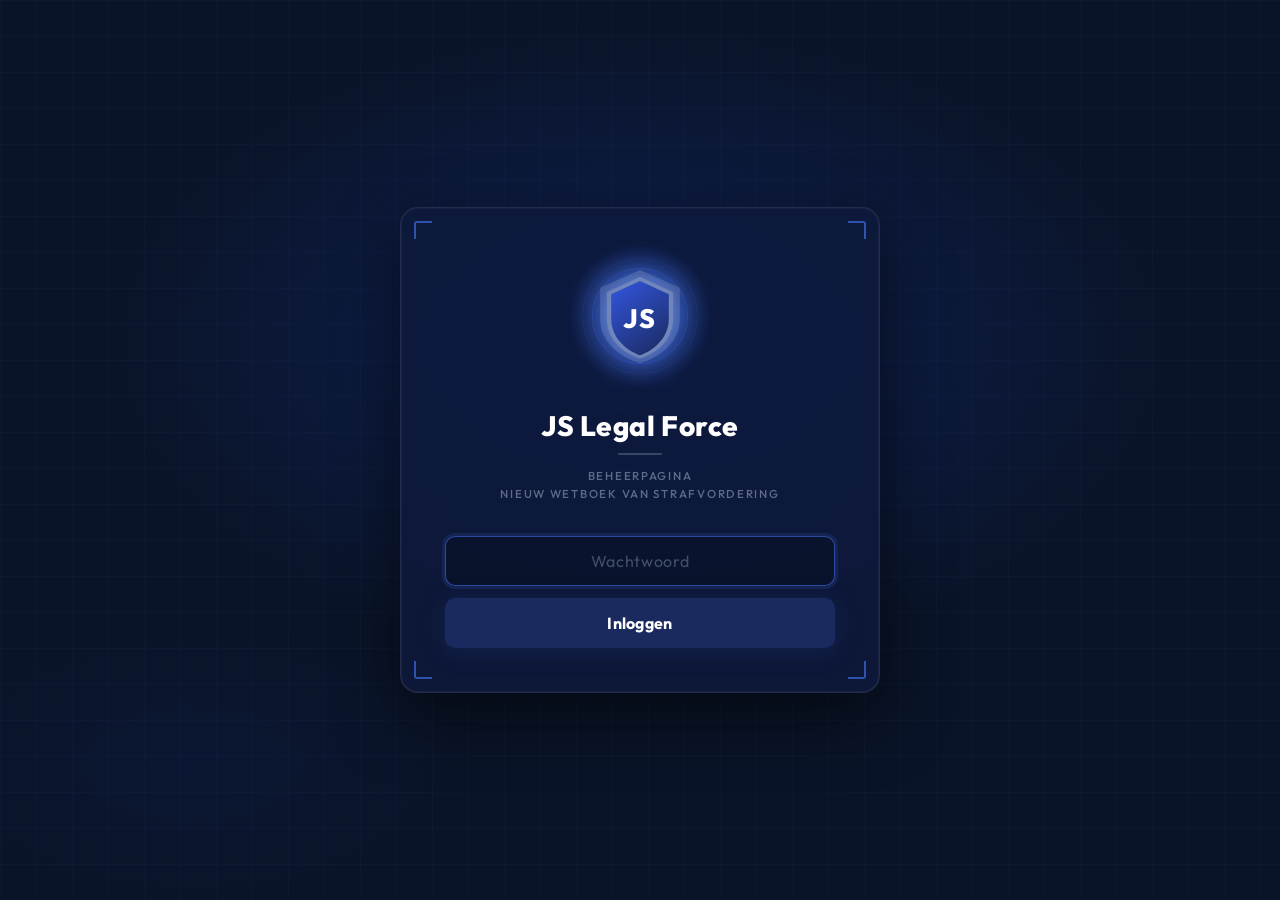
==== commit f5e79f2c: "Restore and ensure manage page role click and data load" ====
--- a/beheer.html
+++ b/beheer.html
@@ -268,6 +268,7 @@
   cursor: pointer; border: 2px solid transparent;
   transition: background 0.15s, border-color 0.15s;
   margin-bottom: 2px;
+  pointer-events: auto !important;
 }
 .rol-item:hover { background: var(--achtergrond); }
 .rol-item.actief { background: #eef1f9; border-color: var(--blauw-licht); }
@@ -696,15 +697,41 @@
 };
 
 /* ════════ STATE ════════ */
-let actief = "gewoon";
+let actief = localStorage.getItem("jslf_actief_rol") || "gewoon";
+if (!ROLLEN[actief]) actief = "gewoon";
 let data = JSON.parse(localStorage.getItem("jslf_data") || "{}");
 Object.keys(ROLLEN).forEach(r => { if (!data[r]) data[r] = []; });
+// Migreer bestaande data naar nieuwe velden
+Object.keys(data).forEach(function(rol) {
+  (data[rol] || []).forEach(function(bev) {
+    if (!bev.winType) bev.winType = 'tekst';
+    if (!bev.winBullets) bev.winBullets = [];
+    if (!bev.samArtikelen) bev.samArtikelen = [];
+    if (bev.samNvt === undefined) bev.samNvt = false;
+  });
+});
+
+function loadDataFallback() {
+  if (Object.values(data).some(arr => arr && arr.length > 0)) return Promise.resolve();
+  return fetch('data.json')
+    .then(resp => resp.ok ? resp.json() : {})
+    .then(json => {
+      if (json && typeof json === 'object' && Object.keys(json).length) {
+        Object.keys(ROLLEN).forEach(r => {
+          if (Array.isArray(json[r]) && json[r].length > 0) data[r] = json[r];
+        });
+        opslaan();
+      }
+    })
+    .catch(() => {});
+}
 
 /* ════════ LOGIN ════════ */
 function login() {
   if (document.getElementById("ww").value === WW) {
     document.getElementById("login").style.display = "none";
     document.getElementById("app").classList.add("aan");
+    highlightActiefRol();
     render(); tellingen();
   } else {
     document.getElementById("login-fout").style.display = "block";
@@ -722,10 +749,20 @@
 
 /* ════════ ROL ════════ */
 function kiesRol(el) {
-  document.querySelectorAll(".rol-item").forEach(r => r.classList.remove("actief"));
-  el.classList.add("actief");
+  if (!el || !el.dataset || !el.dataset.rol) return;
+  if (actief === el.dataset.rol) return;
+  opslaan();
   actief = el.dataset.rol;
+  localStorage.setItem("jslf_actief_rol", actief);
+  highlightActiefRol();
   render();
+  tellingen();
+}
+
+function highlightActiefRol() {
+  document.querySelectorAll(".rol-item").forEach(r => {
+    r.classList.toggle("actief", r.dataset.rol === actief);
+  });
 }
 
 function tellingen() {
@@ -739,6 +776,7 @@
 function render() {
   const rol = ROLLEN[actief];
   const lijst = data[actief] || [];
+  highlightActiefRol();
 
   let html = `
     <div class="rol-header">
@@ -883,7 +921,7 @@
             ${b.winNvt ? '✓ N.v.t.' : 'N.v.t. — niet van toepassing'}
           </button>
         </div>
-        " + renderWinSectie(b, i) + "
+        ${renderWinSectie(b, i)}
         <div class="veld">
       <div class="veld-top">
         <div class="veld-nr">5</div>
@@ -1250,8 +1288,14 @@
     .replace(/</g,"&lt;").replace(/>/g,"&gt;");
 }
 
+loadDataFallback().then(() => {
+  document.getElementById("ww").focus();
+});
+
 /* Start - v2 */
-document.getElementById("ww").focus();
+loadDataFallback().then(() => {
+  document.getElementById("ww").focus();
+});
 </script>
 </body>
 </html>
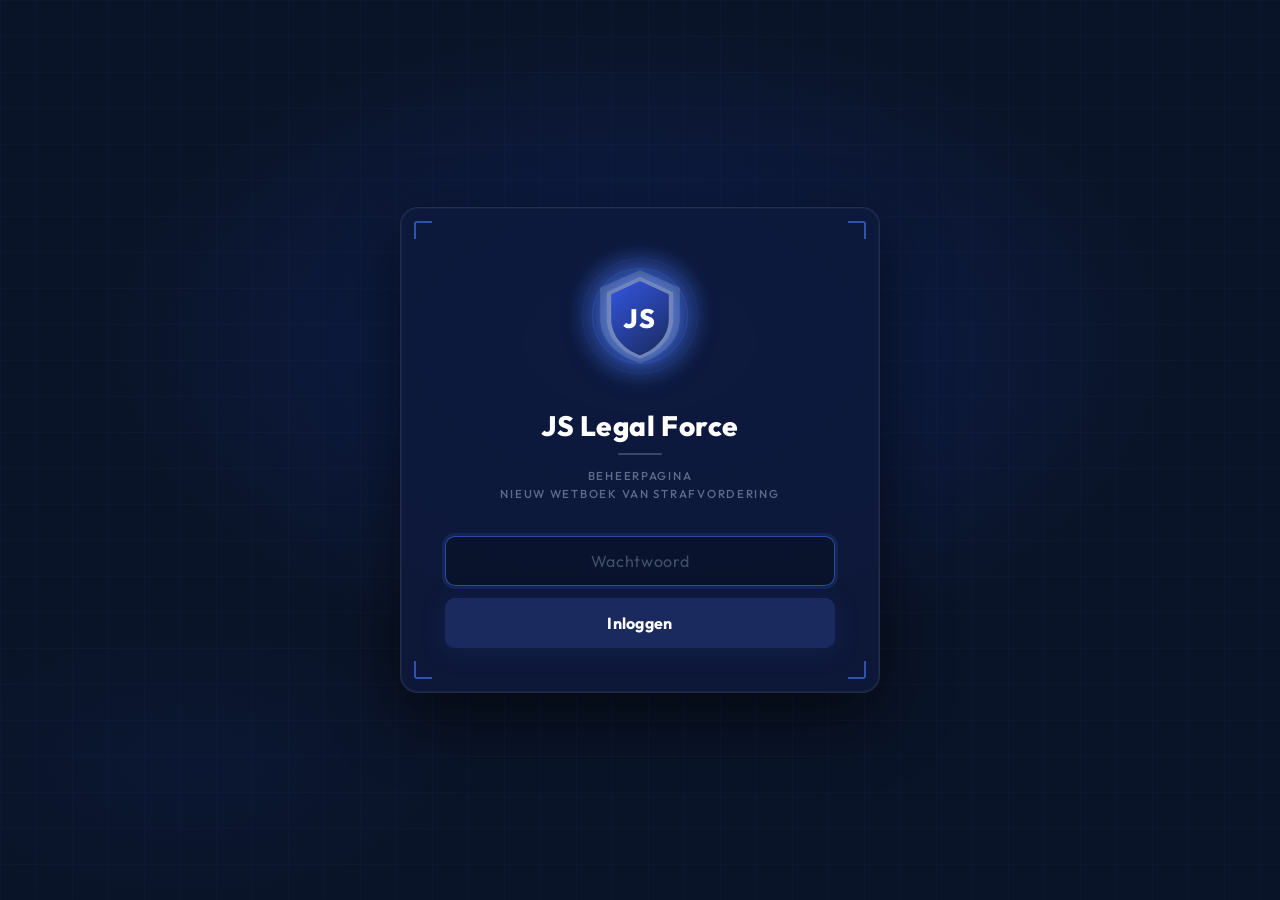
==== commit c457a289: "Add runtime debug logs and ensure role click bindings" ====
--- a/beheer.html
+++ b/beheer.html
@@ -712,10 +712,12 @@
 });
 
 function loadDataFallback() {
+  console.log('loadDataFallback start', {opgeslagen: Object.values(data).reduce((a,b)=>a+(Array.isArray(b)?b.length:0),0)});
   if (Object.values(data).some(arr => arr && arr.length > 0)) return Promise.resolve();
   return fetch('data.json')
     .then(resp => resp.ok ? resp.json() : {})
     .then(json => {
+      console.log('loadDataFallback fetched', json && typeof json === 'object' ? Object.keys(json).map(r => [r, json[r] && json[r].length]) : null);
       if (json && typeof json === 'object' && Object.keys(json).length) {
         Object.keys(ROLLEN).forEach(r => {
           if (Array.isArray(json[r]) && json[r].length > 0) data[r] = json[r];
@@ -723,7 +725,9 @@
         opslaan();
       }
     })
-    .catch(() => {});
+    .catch(err => {
+      console.error('loadDataFallback error', err);
+    });
 }
 
 /* ════════ LOGIN ════════ */
@@ -731,6 +735,7 @@
   if (document.getElementById("ww").value === WW) {
     document.getElementById("login").style.display = "none";
     document.getElementById("app").classList.add("aan");
+    console.log('login succes', { actief, totalRecords: Object.values(data).reduce((a,b)=>a+(Array.isArray(b)?b.length:0),0) });
     highlightActiefRol();
     render(); tellingen();
   } else {
@@ -750,6 +755,7 @@
 /* ════════ ROL ════════ */
 function kiesRol(el) {
   if (!el || !el.dataset || !el.dataset.rol) return;
+  console.log('kiesRol clicked', el.dataset.rol, 'actief-vorige', actief);
   if (actief === el.dataset.rol) return;
   opslaan();
   actief = el.dataset.rol;
@@ -811,6 +817,13 @@
   }
 
   document.getElementById("inhoud").innerHTML = html;
+  bindRolEvents();
+}
+
+function bindRolEvents() {
+  document.querySelectorAll(".rol-item").forEach(item => {
+    item.onclick = () => kiesRol(item);
+  });
 }
 
 /* ════════ BLOK HTML ════════ */
